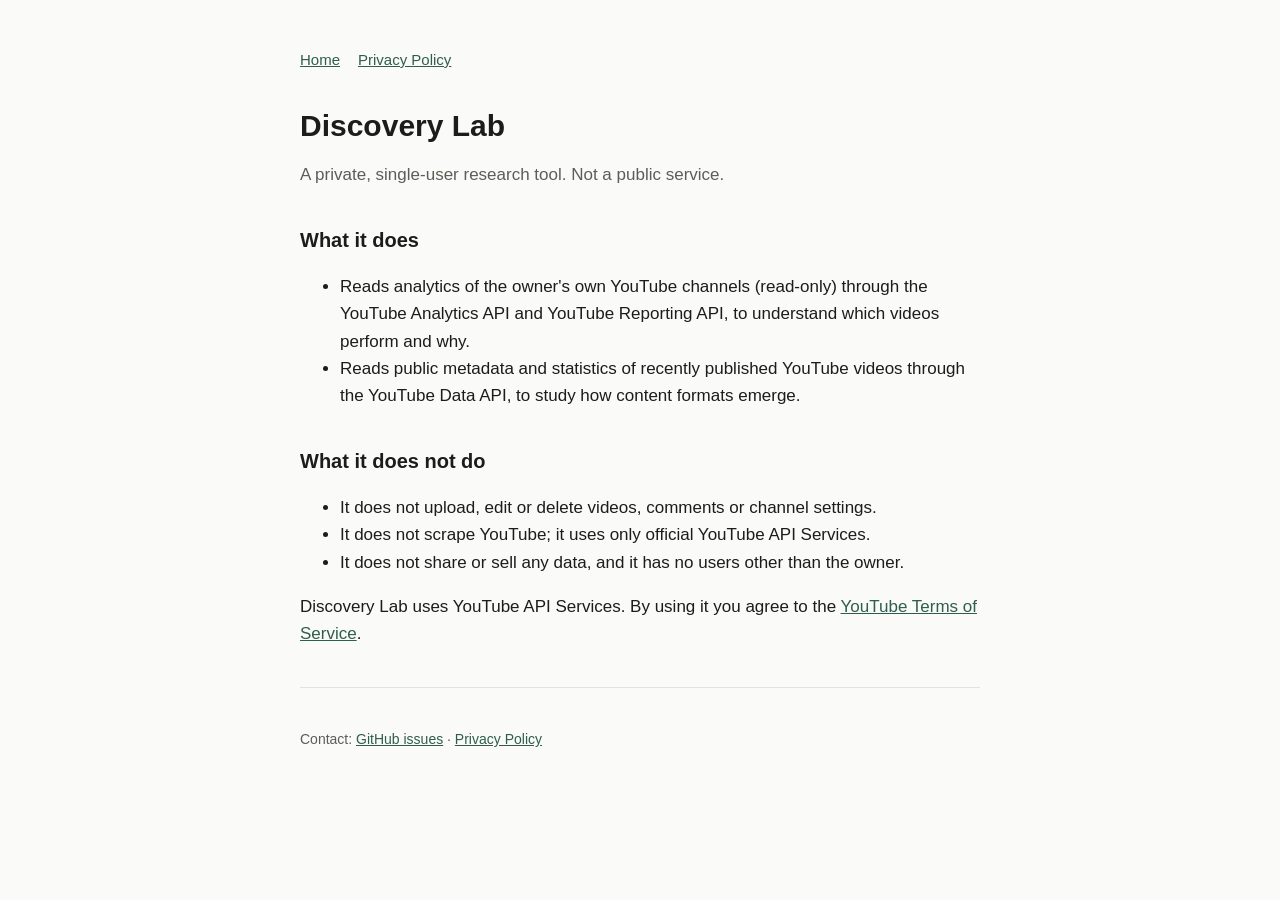
==== index.html @ 8a8e0ce5 "Страница Discovery Lab и политика конфиденциальности (исходники для GitHub Pages) Co-Authored-By: Cl" ====
<!doctype html>
<html lang="en"><head><meta charset="utf-8"><meta name="viewport" content="width=device-width,initial-scale=1">
<title>Discovery Lab</title><meta name="description" content="Discovery Lab is a private research tool for analysing the owner's own YouTube channels.">
<link rel="stylesheet" href="style.css"></head>
<body><main>
<nav><a href="./">Home</a><a href="privacy.html">Privacy Policy</a></nav>
<h1>Discovery Lab</h1>
<p class="mut">A private, single-user research tool. Not a public service.</p>
<h2>What it does</h2>
<ul>
<li>Reads analytics of the owner's own YouTube channels (read-only) through the YouTube Analytics API and YouTube Reporting API, to understand which videos perform and why.</li>
<li>Reads public metadata and statistics of recently published YouTube videos through the YouTube Data API, to study how content formats emerge.</li>
</ul>
<h2>What it does not do</h2>
<ul>
<li>It does not upload, edit or delete videos, comments or channel settings.</li>
<li>It does not scrape YouTube; it uses only official YouTube API Services.</li>
<li>It does not share or sell any data, and it has no users other than the owner.</li>
</ul>
<p>Discovery Lab uses YouTube API Services. By using it you agree to the <a href="https://www.youtube.com/t/terms">YouTube Terms of Service</a>.</p>
<hr><footer>Contact: <a href="https://github.com/finfreedom/discovery-lab/issues">GitHub issues</a> · <a href="privacy.html">Privacy Policy</a></footer>
</main></body></html>
---- style.css ----
:root{--bg:#fafaf8;--fg:#1c1c1a;--mut:#5d5d58;--line:#e3e2dc;--acc:#2f5d50}
@media (prefers-color-scheme:dark){:root{--bg:#141413;--fg:#ecebe6;--mut:#a3a29b;--line:#2c2b28;--acc:#8fc2b0}}
*{box-sizing:border-box}body{margin:0;background:var(--bg);color:var(--fg);font:17px/1.6 -apple-system,BlinkMacSystemFont,"Segoe UI",Roboto,sans-serif}
main{max-width:720px;margin:0 auto;padding:48px 20px 80px}h1{font-size:30px;line-height:1.2;margin:0 0 8px}h2{font-size:20px;margin:36px 0 8px}
p,li{color:var(--fg)}.mut{color:var(--mut)}a{color:var(--acc)}nav{display:flex;gap:18px;margin:0 0 36px;font-size:15px}
hr{border:0;border-top:1px solid var(--line);margin:40px 0}footer{font-size:14px;color:var(--mut)}
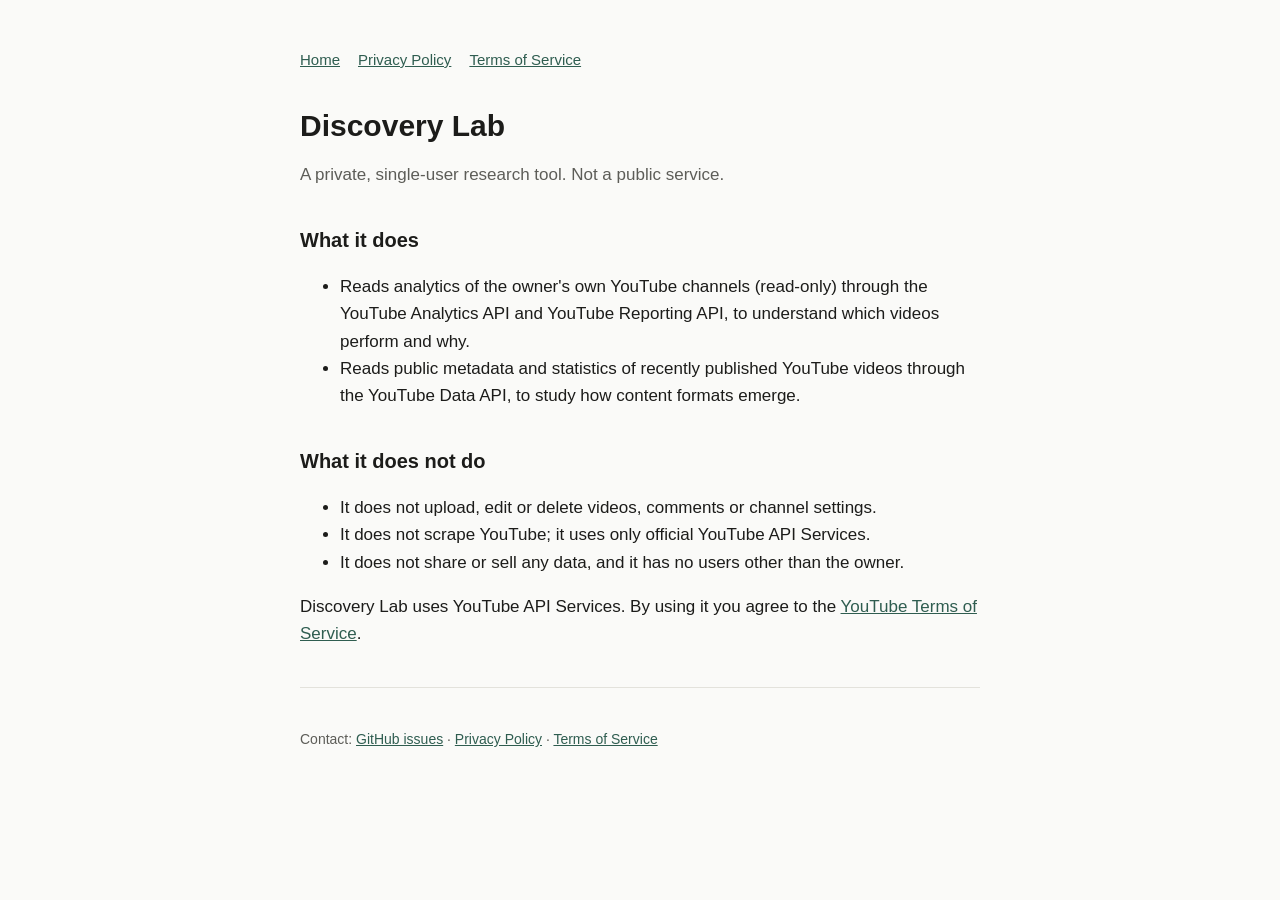
==== commit 5130a40f: "Страница условий использования (Terms of Service) для формы аудита Co-Authored-By: Claude Opus 5.5 <" ====
--- a/index.html
+++ b/index.html
@@ -3,7 +3,7 @@
 <title>Discovery Lab</title><meta name="description" content="Discovery Lab is a private research tool for analysing the owner's own YouTube channels.">
 <link rel="stylesheet" href="style.css"></head>
 <body><main>
-<nav><a href="./">Home</a><a href="privacy.html">Privacy Policy</a></nav>
+<nav><a href="./">Home</a><a href="privacy.html">Privacy Policy</a><a href="terms.html">Terms of Service</a></nav>
 <h1>Discovery Lab</h1>
 <p class="mut">A private, single-user research tool. Not a public service.</p>
 <h2>What it does</h2>
@@ -18,5 +18,5 @@
 <li>It does not share or sell any data, and it has no users other than the owner.</li>
 </ul>
 <p>Discovery Lab uses YouTube API Services. By using it you agree to the <a href="https://www.youtube.com/t/terms">YouTube Terms of Service</a>.</p>
-<hr><footer>Contact: <a href="https://github.com/finfreedom/discovery-lab/issues">GitHub issues</a> · <a href="privacy.html">Privacy Policy</a></footer>
+<hr><footer>Contact: <a href="https://github.com/finfreedom/discovery-lab/issues">GitHub issues</a> · <a href="privacy.html">Privacy Policy</a> · <a href="terms.html">Terms of Service</a></footer>
 </main></body></html>
